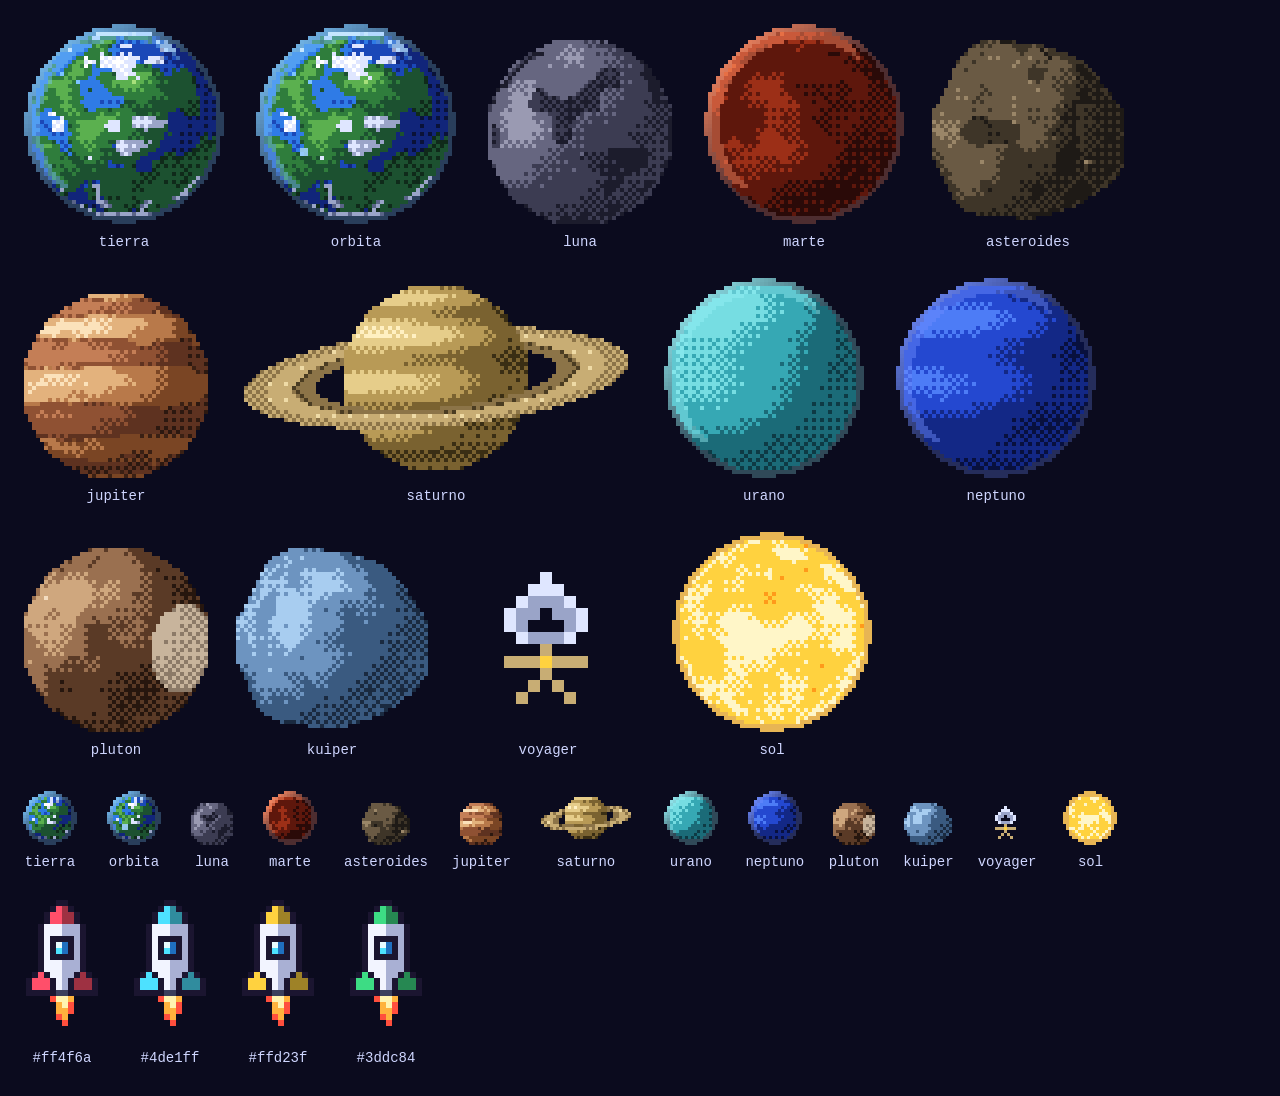
==== tests/sprites.html @ ad28acc1 "Rediseño pixel art, modos nuevos y multijugador - Interfaz nueva en pixel art: planetas y cohetes pr" ====
<!doctype html>
<html lang="es">
<head>
<meta charset="utf-8">
<title>Sprites</title>
<style>
  body { background: #0b0b1e; color: #cfd6ff; font: 14px monospace; margin: 20px; }
  .fila { display: flex; flex-wrap: wrap; gap: 24px; align-items: end; margin-bottom: 30px; }
  figure { margin: 0; text-align: center; }
  canvas { image-rendering: pixelated; display: block; margin: 0 auto 6px; }
</style>
</head>
<body>
<div class="fila" id="planetas"></div>
<div class="fila" id="pequenos"></div>
<div class="fila" id="cohetes"></div>
<script type="module">
  import { canvasPlaneta, canvasCohete, PLANETAS } from "../js/pixel.js";
  for (const [id, tam, escala, cont] of [[null, 48, 4, "planetas"], [null, 16, 3, "pequenos"]]) {
    for (const tipo of Object.keys(PLANETAS)) {
      const f = document.createElement("figure");
      const c = canvasPlaneta(tipo, tam);
      requestAnimationFrame(() => { c.style.width = c.width * escala + "px"; });
      f.append(c, tipo);
      document.getElementById(cont).append(f);
    }
  }
  for (const color of ["#ff4f6a", "#4de1ff", "#ffd23f", "#3ddc84"]) {
    const f = document.createElement("figure");
    const c = canvasCohete(color);
    requestAnimationFrame(() => { c.style.width = c.width * 6 + "px"; });
    f.append(c, color);
    document.getElementById("cohetes").append(f);
  }
</script>
</body>
</html>
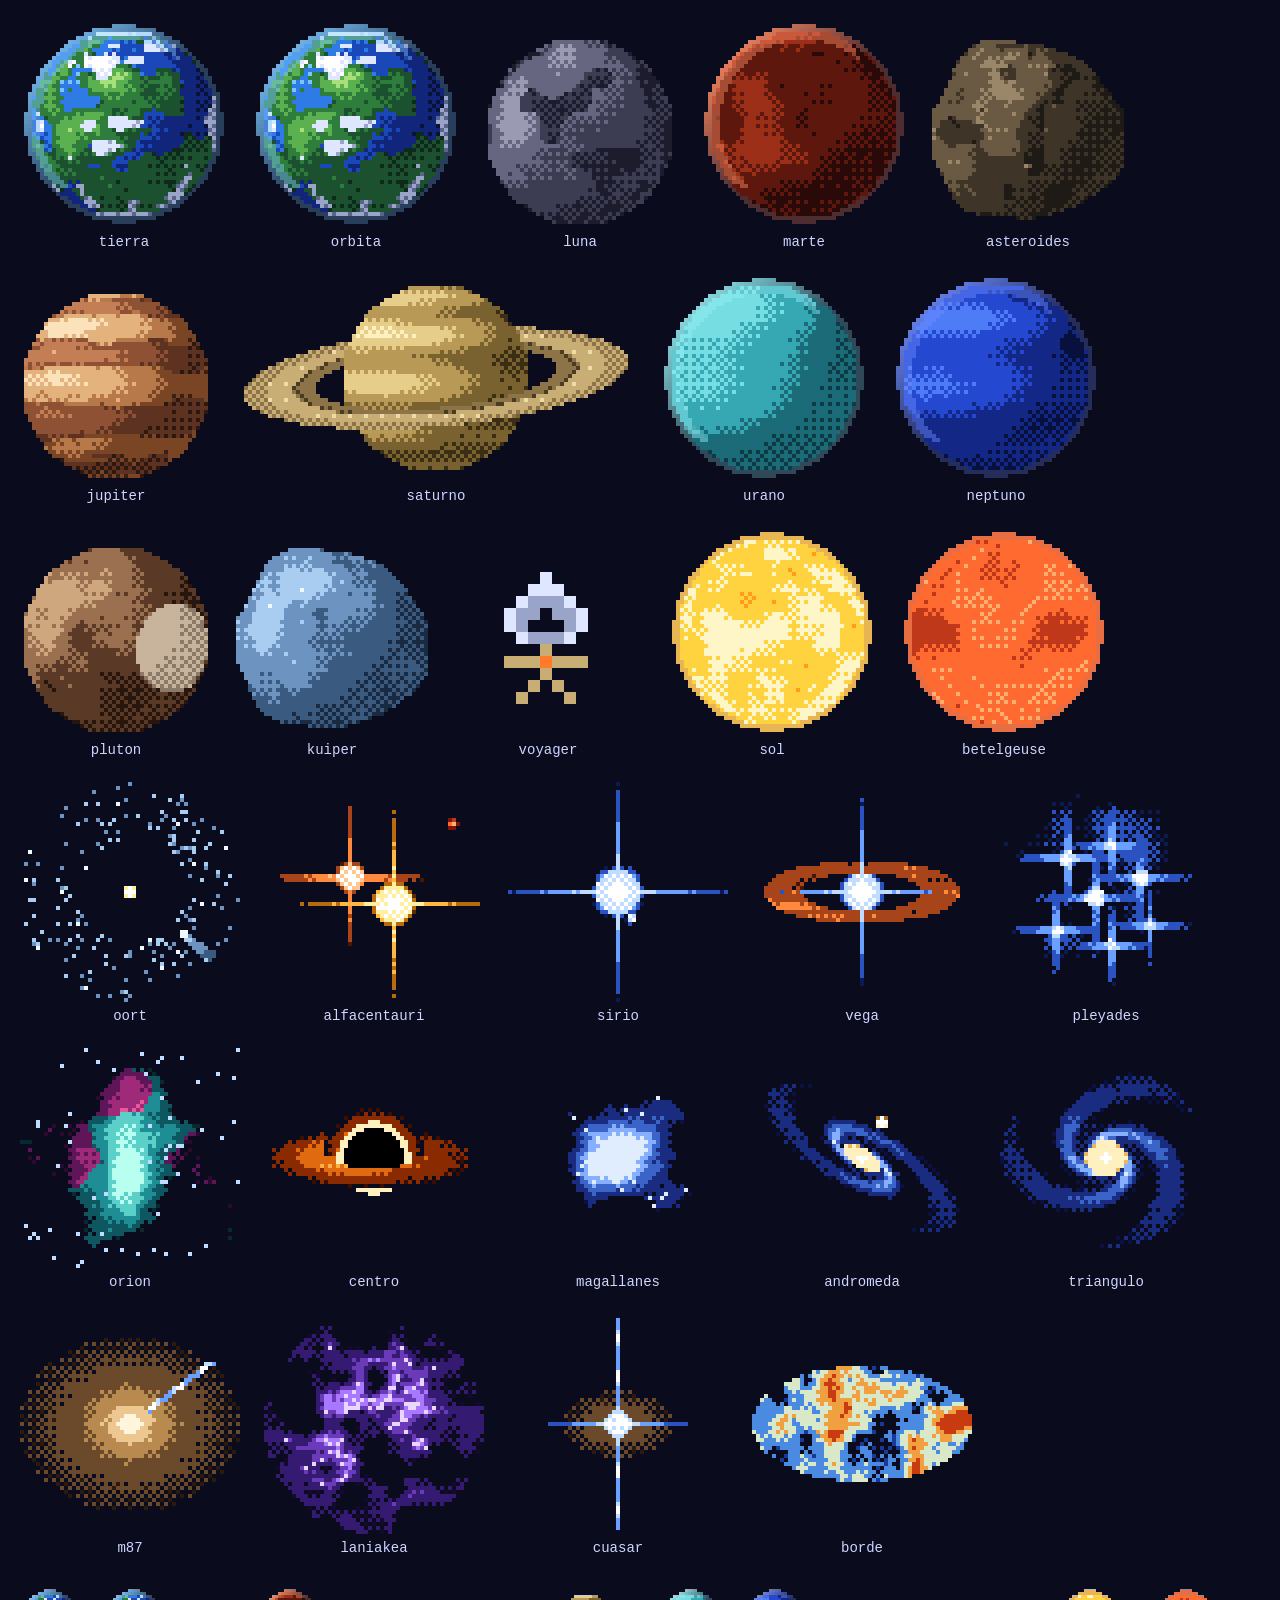
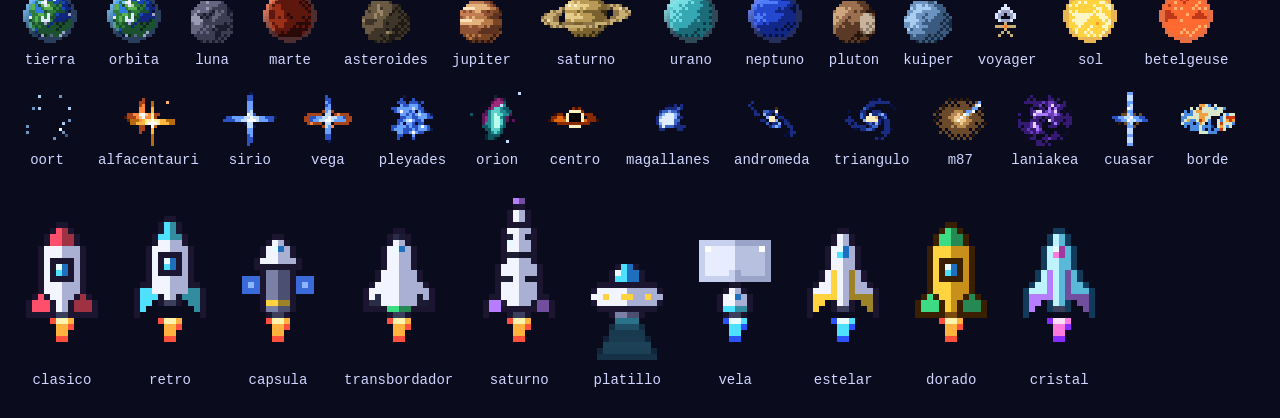
==== commit 3277195f: "Hangar: diez cohetes desbloqueables - Modelos en pixel art: clásico, retro, cápsula, transbordador, " ====
--- a/tests/sprites.html
+++ b/tests/sprites.html
@@ -15,7 +15,7 @@
 <div class="fila" id="pequenos"></div>
 <div class="fila" id="cohetes"></div>
 <script type="module">
-  import { canvasPlaneta, canvasCohete, PLANETAS } from "../js/pixel.js";
+  import { canvasPlaneta, canvasCohete, PLANETAS, MODELOS_COHETE } from "../js/pixel.js";
   for (const [id, tam, escala, cont] of [[null, 48, 4, "planetas"], [null, 16, 3, "pequenos"]]) {
     for (const tipo of Object.keys(PLANETAS)) {
       const f = document.createElement("figure");
@@ -25,11 +25,12 @@
       document.getElementById(cont).append(f);
     }
   }
-  for (const color of ["#ff4f6a", "#4de1ff", "#ffd23f", "#3ddc84"]) {
+  for (const [k, modelo] of MODELOS_COHETE.entries()) {
+    const color = ["#ff4f6a", "#4de1ff", "#ffd23f", "#3ddc84", "#b77dff"][k % 5];
     const f = document.createElement("figure");
-    const c = canvasCohete(color);
+    const c = canvasCohete(color, "", modelo);
     requestAnimationFrame(() => { c.style.width = c.width * 6 + "px"; });
-    f.append(c, color);
+    f.append(c, modelo);
     document.getElementById("cohetes").append(f);
   }
 </script>
